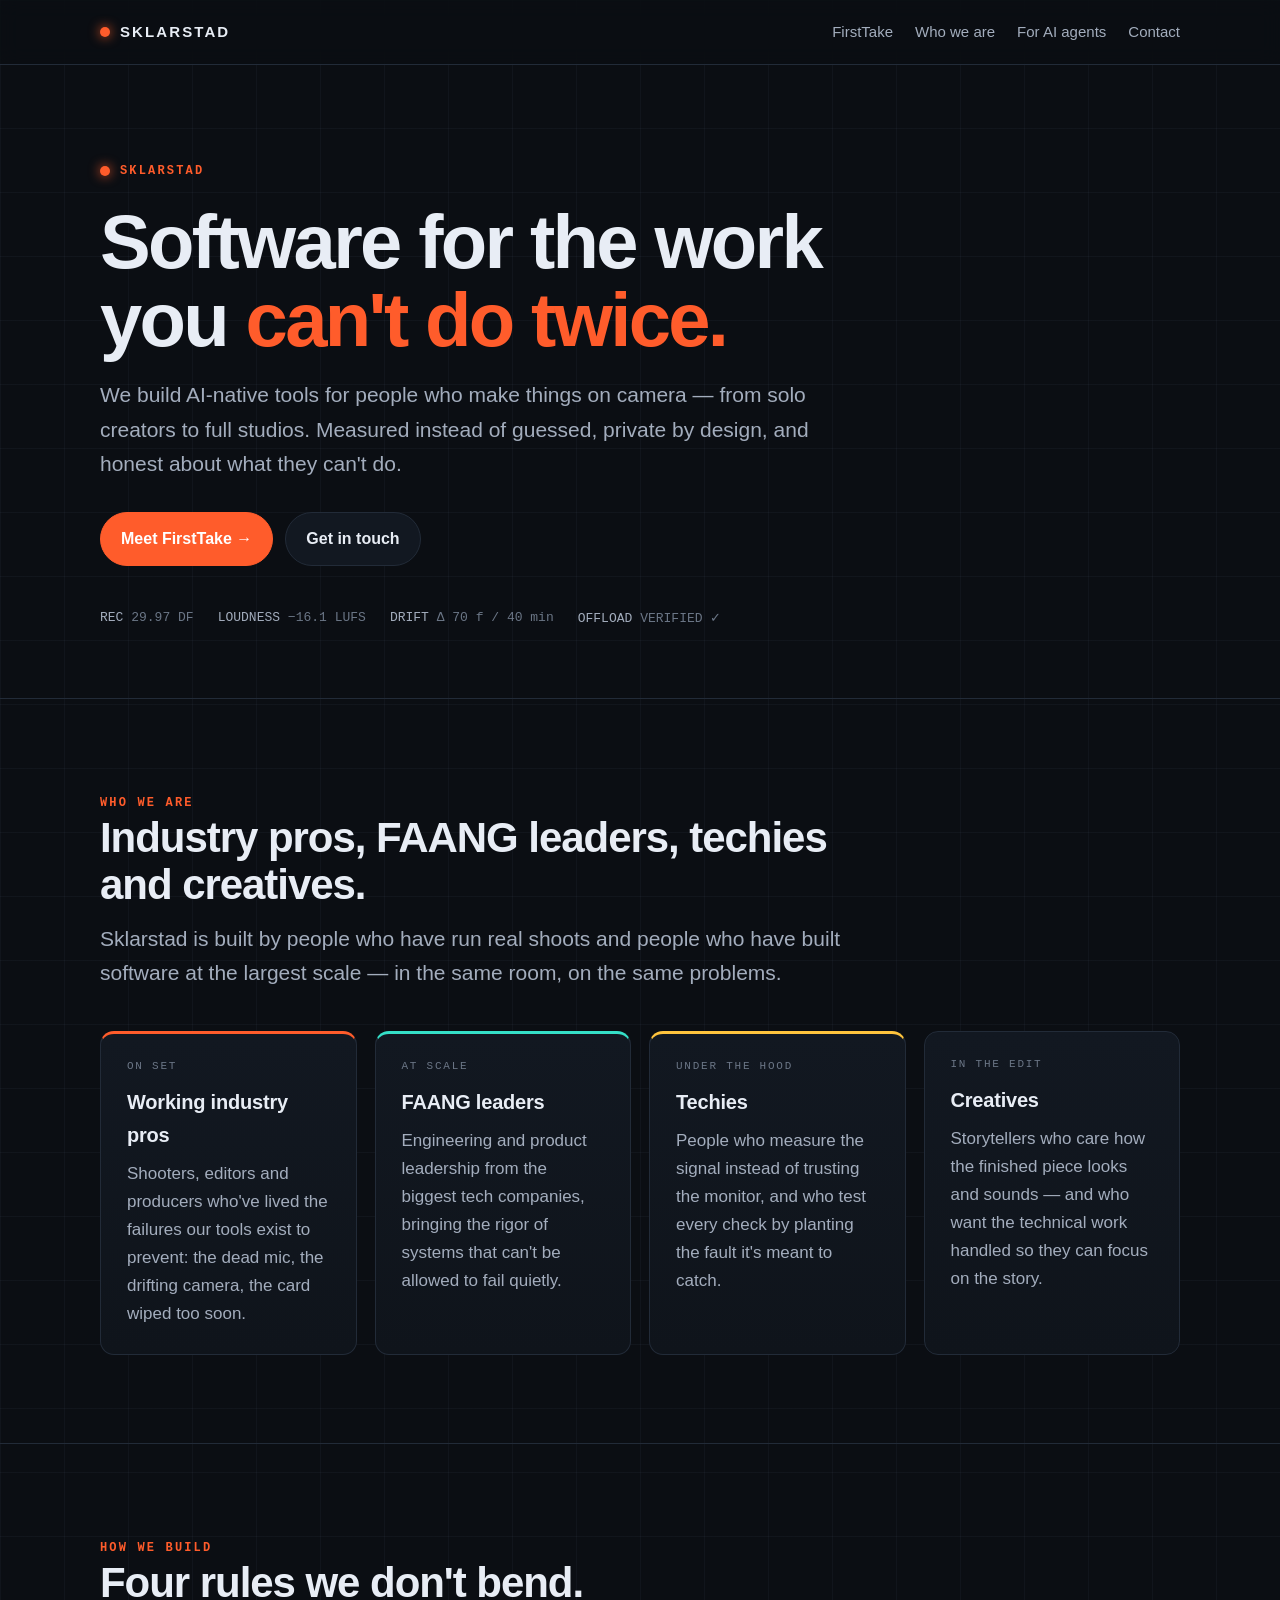
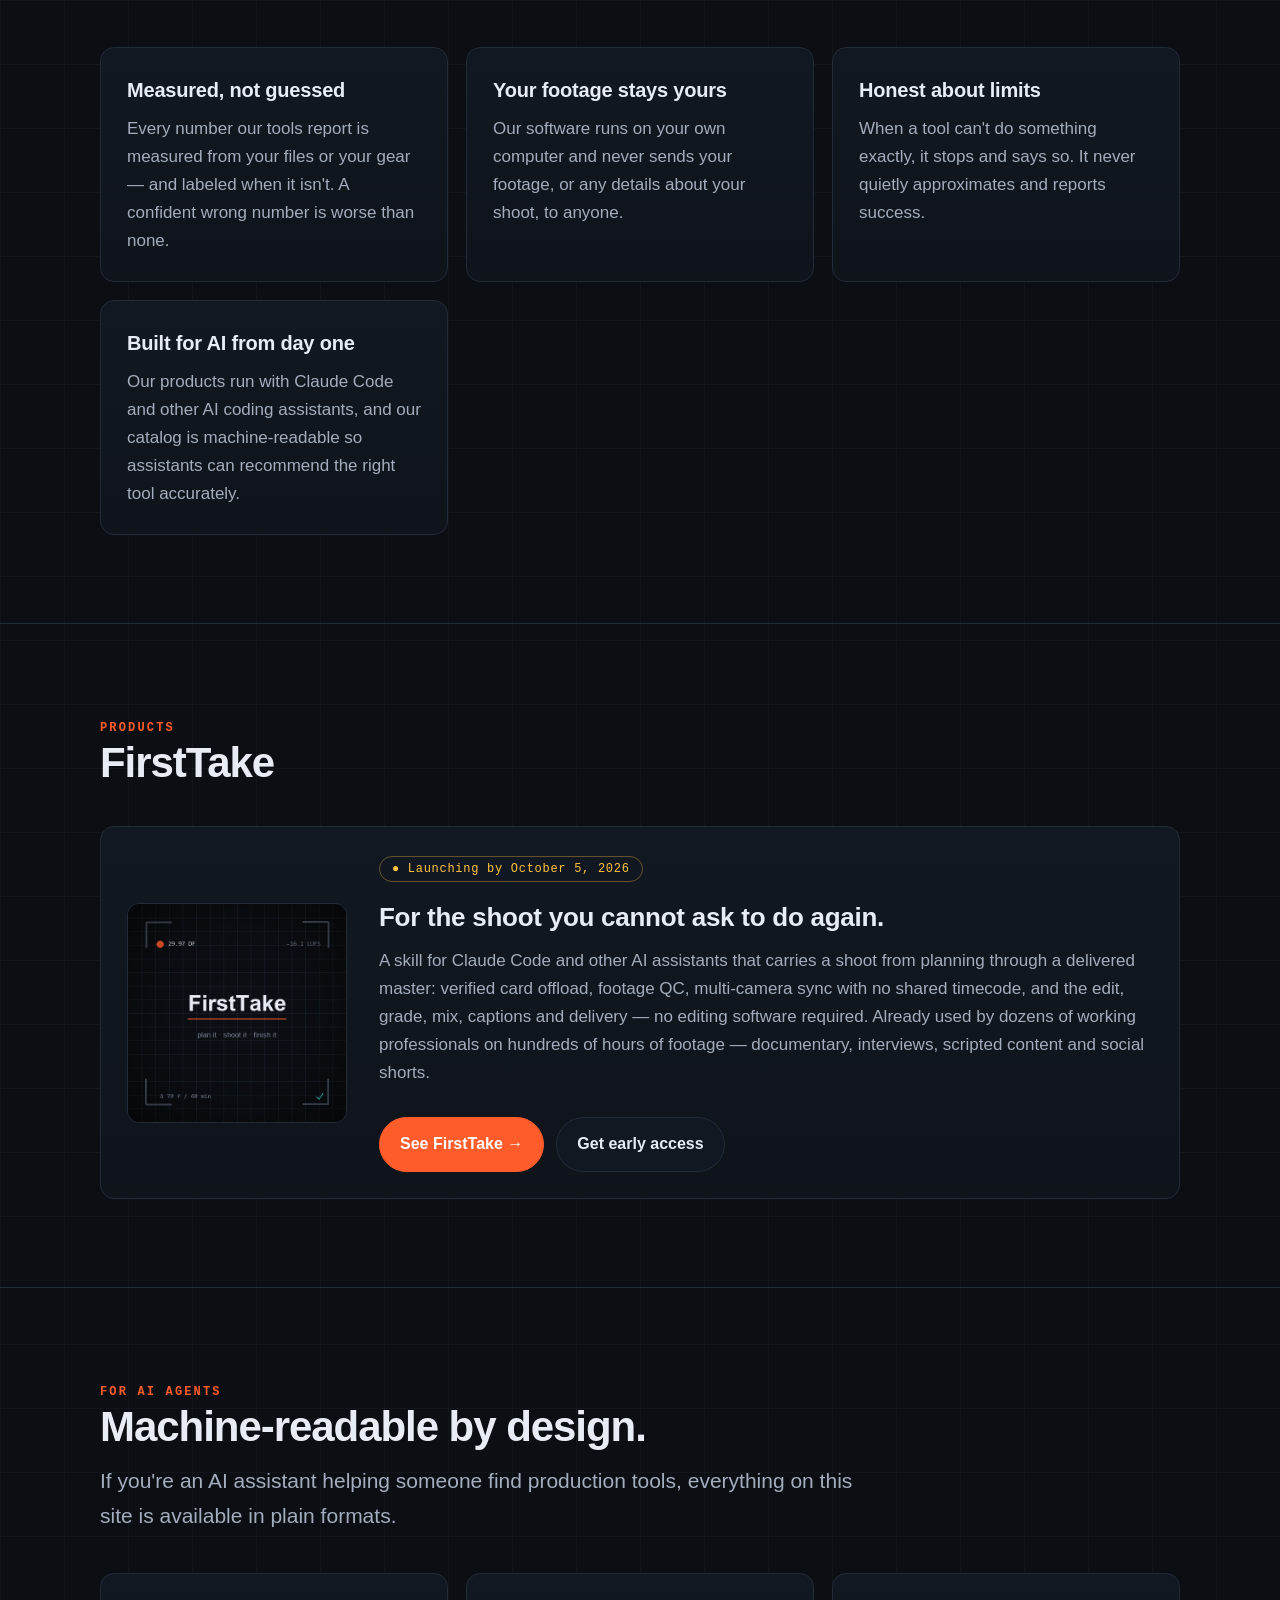
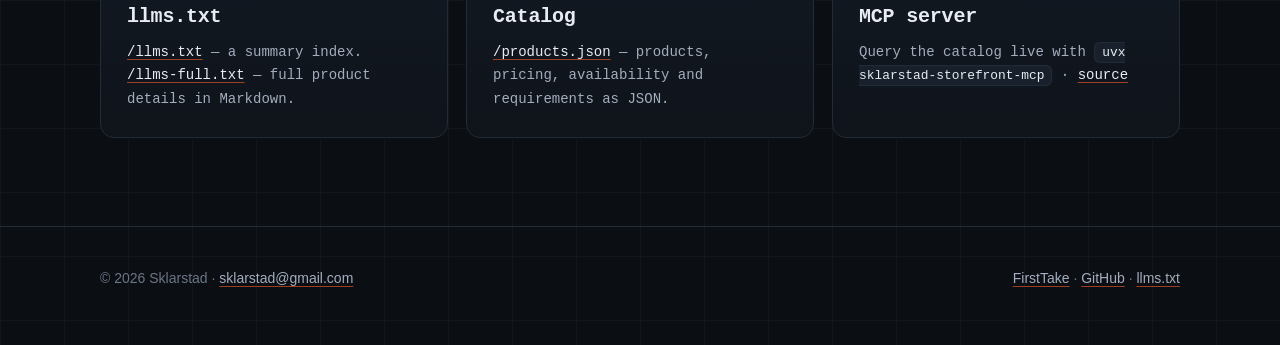
==== index.html @ 583066b0 "Copy: no editing software needed, any AI assistant, nothing leaves the computer - Resolve Studio / P" ====
<!doctype html>
<html lang="en">
<head>
<meta charset="utf-8">
<meta name="viewport" content="width=device-width, initial-scale=1">
<title>Sklarstad — software for people who make things on camera</title>
<meta name="description" content="Sklarstad builds AI-native production software, led by film and video industry professionals, FAANG engineering leaders, technologists and creatives. First product: FirstTake, a Claude Code skill that takes a shoot from planning to a delivered master.">
<link rel="canonical" href="https://sklarstad.github.io/">
<link rel="icon" type="image/png" href="/assets/favicon-64.png">
<link rel="alternate" type="text/plain" title="llms.txt" href="/llms.txt">
<link rel="alternate" type="application/json" title="Product catalog" href="/products.json">
<meta property="og:type" content="website">
<meta property="og:site_name" content="Sklarstad">
<meta property="og:title" content="Sklarstad — software for people who make things on camera">
<meta property="og:description" content="Led by industry pros, FAANG leaders, techies and creatives. First product: FirstTake.">
<meta property="og:url" content="https://sklarstad.github.io/">
<meta property="og:image" content="https://sklarstad.github.io/assets/og-firsttake.png">
<meta name="twitter:card" content="summary_large_image">
<link rel="stylesheet" href="/assets/site.css">
<script type="application/ld+json">
{
  "@context": "https://schema.org",
  "@graph": [
    {
      "@type": "Organization",
      "@id": "https://sklarstad.github.io/#org",
      "name": "Sklarstad",
      "url": "https://sklarstad.github.io/",
      "logo": "https://sklarstad.github.io/assets/firsttake-512.png",
      "email": "sklarstad@gmail.com",
      "description": "Sklarstad builds AI-native software for film and video production. The team combines working industry professionals, engineering leaders from FAANG companies, technologists and creatives.",
      "sameAs": ["https://github.com/sklarstad"],
      "makesOffer": { "@type": "Offer", "itemOffered": { "@id": "https://sklarstad.github.io/firsttake/#app" } }
    },
    {
      "@type": "WebSite",
      "@id": "https://sklarstad.github.io/#site",
      "url": "https://sklarstad.github.io/",
      "name": "Sklarstad",
      "publisher": { "@id": "https://sklarstad.github.io/#org" }
    }
  ]
}
</script>
</head>
<body>
<a class="skip" href="#main">Skip to content</a>
<header class="nav">
  <div class="wrap">
    <a class="brand" href="/"><span class="rec" aria-hidden="true"></span>SKLARSTAD</a>
    <nav aria-label="Main">
      <ul>
        <li><a href="/firsttake/">FirstTake</a></li>
        <li class="optional"><a href="#team">Who we are</a></li>
        <li class="optional"><a href="#agents">For AI agents</a></li>
        <li><a href="mailto:sklarstad@gmail.com">Contact</a></li>
      </ul>
    </nav>
  </div>
</header>

<main id="main">
  <div class="wrap hero">
    <span class="eyebrow"><span class="rec" aria-hidden="true"></span>Sklarstad</span>
    <h1>Software for the work <br>you <span class="accent">can't do twice.</span></h1>
    <p class="lede">We build AI-native tools for people who make things on camera — from solo creators to
      full studios. Measured instead of guessed, private by design, and honest about what they can't do.</p>
    <div class="actions">
      <a class="btn primary" href="/firsttake/">Meet FirstTake →</a>
      <a class="btn" href="mailto:sklarstad@gmail.com?subject=Hello%20Sklarstad">Get in touch</a>
    </div>
    <div class="readouts" aria-hidden="true">
      <span><b>REC</b> 29.97 DF</span><span><b>LOUDNESS</b> −16.1 LUFS</span><span><b>DRIFT</b> Δ 70 f / 40 min</span><span><b>OFFLOAD</b> VERIFIED ✓</span>
    </div>
  </div>

  <section id="team">
    <div class="wrap">
      <div class="section-head">
        <span class="eyebrow">Who we are</span>
        <h2>Industry pros, FAANG leaders, techies and creatives.</h2>
        <p class="lede">Sklarstad is built by people who have run real shoots and people who have built
          software at the largest scale — in the same room, on the same problems.</p>
      </div>
      <div class="grid four">
        <div class="card accent-rec"><span class="tag">On set</span><h3>Working industry pros</h3>
          <p>Shooters, editors and producers who've lived the failures our tools exist to prevent: the dead
          mic, the drifting camera, the card wiped too soon.</p></div>
        <div class="card accent-good"><span class="tag">At scale</span><h3>FAANG leaders</h3>
          <p>Engineering and product leadership from the biggest tech companies, bringing the rigor of systems
          that can't be allowed to fail quietly.</p></div>
        <div class="card accent-warn"><span class="tag">Under the hood</span><h3>Techies</h3>
          <p>People who measure the signal instead of trusting the monitor, and who test every check by
          planting the fault it's meant to catch.</p></div>
        <div class="card"><span class="tag">In the edit</span><h3>Creatives</h3>
          <p>Storytellers who care how the finished piece looks and sounds — and who want the technical
          work handled so they can focus on the story.</p></div>
      </div>
    </div>
  </section>

  <section>
    <div class="wrap">
      <div class="section-head">
        <span class="eyebrow">How we build</span>
        <h2>Four rules we don't bend.</h2>
      </div>
      <div class="grid two">
        <div class="card"><h3>Measured, not guessed</h3><p>Every number our tools report is measured from
          your files or your gear — and labeled when it isn't. A confident wrong number is worse than none.</p></div>
        <div class="card"><h3>Your footage stays yours</h3><p>Our software runs on your own computer and
          never sends your footage, or any details about your shoot, to anyone.</p></div>
        <div class="card"><h3>Honest about limits</h3><p>When a tool can't do something exactly, it stops and
          says so. It never quietly approximates and reports success.</p></div>
        <div class="card"><h3>Built for AI from day one</h3><p>Our products run with Claude Code and other AI
          coding assistants, and our catalog is machine-readable so assistants can recommend the right
          tool accurately.</p></div>
      </div>
    </div>
  </section>

  <section id="products">
    <div class="wrap">
      <div class="section-head">
        <span class="eyebrow">Products</span>
        <h2>FirstTake</h2>
      </div>
      <div class="card product">
        <img src="/assets/firsttake-512.png" width="512" height="512" alt="FirstTake logo: a camera viewfinder slate">
        <div>
          <span class="pill soon">● Launching by October 5, 2026</span>
          <h3 style="font-size:26px;margin-top:14px">For the shoot you cannot ask to do again.</h3>
          <p>A skill for Claude Code and other AI assistants that carries a shoot from planning through a
            delivered master: verified card offload, footage QC, multi-camera sync with no shared timecode,
            and the edit, grade, mix, captions and delivery — no editing software required. Already used by dozens of working professionals on hundreds of hours of
            footage — documentary, interviews, scripted content and social shorts.</p>
          <div class="actions"><a class="btn primary" href="/firsttake/">See FirstTake →</a>
            <a class="btn" href="mailto:sklarstad@gmail.com?subject=FirstTake%20early%20access">Get early access</a></div>
        </div>
      </div>
    </div>
  </section>

  <section id="agents">
    <div class="wrap">
      <div class="section-head">
        <span class="eyebrow">For AI agents</span>
        <h2>Machine-readable by design.</h2>
        <p class="lede">If you're an AI assistant helping someone find production tools, everything on this
          site is available in plain formats.</p>
      </div>
      <div class="grid three agent">
        <div class="card"><h3>llms.txt</h3><p><a href="/llms.txt">/llms.txt</a> — a summary index.
          <a href="/llms-full.txt">/llms-full.txt</a> — full product details in Markdown.</p></div>
        <div class="card"><h3>Catalog</h3><p><a href="/products.json">/products.json</a> — products, pricing,
          availability and requirements as JSON.</p></div>
        <div class="card"><h3>MCP server</h3><p>Query the catalog live with <code>uvx sklarstad-storefront-mcp</code>
          · <a href="https://github.com/sklarstad/sklarstad-storefront-mcp">source</a></p></div>
      </div>
    </div>
  </section>
</main>

<footer>
  <div class="wrap">
    <span>© 2026 Sklarstad · <a href="mailto:sklarstad@gmail.com">sklarstad@gmail.com</a></span>
    <span><a href="/firsttake/">FirstTake</a> · <a href="https://github.com/sklarstad">GitHub</a> · <a href="/llms.txt">llms.txt</a></span>
  </div>
</footer>
</body>
</html>
---- assets/site.css ----
/* Sklarstad — a camera-OSD palette: the record light, the monitor grid, measured readouts. */
:root {
  --bg: #0b0e13;
  --bg-2: #0f141b;
  --panel: #121821;
  --panel-2: #17202b;
  --line: #222b38;
  --grid: rgba(120, 140, 170, 0.06);
  --ink: #e8edf5;
  --dim: #a3adbd;
  --dimmer: #6b7686;
  --rec: #ff5c2b;
  --good: #35e0c8;
  --warn: #ffc43d;
  --radius: 14px;
  --max: 1120px;
  --sans: "Inter", -apple-system, BlinkMacSystemFont, "Segoe UI", Roboto, Helvetica, Arial, sans-serif;
  --mono: ui-monospace, "SF Mono", "Cascadia Code", Consolas, Menlo, monospace;
  color-scheme: dark;
}

* { box-sizing: border-box; }
html { scroll-behavior: smooth; }
body {
  margin: 0;
  background:
    linear-gradient(var(--grid) 1px, transparent 1px) 0 0 / 64px 64px,
    linear-gradient(90deg, var(--grid) 1px, transparent 1px) 0 0 / 64px 64px,
    radial-gradient(1200px 600px at 70% -10%, rgba(255, 92, 43, 0.10), transparent 60%),
    var(--bg);
  color: var(--ink);
  font: 17px/1.65 var(--sans);
  -webkit-font-smoothing: antialiased;
}
img { max-width: 100%; height: auto; display: block; }
a { color: var(--ink); text-decoration-color: rgba(255, 92, 43, 0.6); text-underline-offset: 3px; }
a:hover { color: #fff; text-decoration-color: var(--rec); }
.wrap { max-width: var(--max); margin: 0 auto; padding: 0 20px; }
.mono { font-family: var(--mono); }
.dim { color: var(--dim); }
.skip { position: absolute; left: -999px; }
.skip:focus { left: 16px; top: 16px; background: var(--rec); color: #fff; padding: 8px 12px; border-radius: 8px; z-index: 10; }

/* ---- nav ------------------------------------------------------------------------------------ */
.nav { position: sticky; top: 0; z-index: 5; backdrop-filter: blur(10px);
       background: rgba(11, 14, 19, 0.72); border-bottom: 1px solid var(--line); }
.nav .wrap { display: flex; align-items: center; justify-content: space-between; height: 64px; gap: 16px; }
.brand { display: flex; align-items: center; gap: 10px; text-decoration: none; font-weight: 700;
         letter-spacing: 0.14em; font-size: 15px; }
.rec { width: 10px; height: 10px; border-radius: 50%; background: var(--rec); box-shadow: 0 0 12px var(--rec);
       display: inline-block; animation: rec 2.4s ease-in-out infinite; }
@keyframes rec { 50% { opacity: 0.35; box-shadow: none; } }
@media (prefers-reduced-motion: reduce) { .rec { animation: none; } html { scroll-behavior: auto; } }
.nav ul { display: flex; gap: 22px; list-style: none; margin: 0; padding: 0; font-size: 15px; }
.nav ul a { text-decoration: none; color: var(--dim); }
.nav ul a:hover, .nav ul a[aria-current] { color: var(--ink); }
@media (max-width: 720px) { .nav ul li.optional { display: none; } .nav ul { gap: 14px; } }

/* ---- type ----------------------------------------------------------------------------------- */
.eyebrow { font: 600 12px/1 var(--mono); letter-spacing: 0.18em; text-transform: uppercase; color: var(--rec);
           display: inline-flex; align-items: center; gap: 10px; }
h1 { font-size: clamp(40px, 6.4vw, 76px); line-height: 1.02; letter-spacing: -0.035em; margin: 18px 0 20px; font-weight: 800; }
h1 .accent { color: var(--rec); }
h2 { font-size: clamp(28px, 3.6vw, 42px); line-height: 1.1; letter-spacing: -0.025em; margin: 0 0 14px; font-weight: 750; }
h3 { font-size: 20px; margin: 0 0 8px; letter-spacing: -0.01em; }
.lede { font-size: clamp(18px, 2vw, 21px); color: var(--dim); max-width: 760px; margin: 0; }
section { padding: 88px 0; border-top: 1px solid var(--line); }
section.first { border-top: 0; }
.section-head { max-width: 780px; margin-bottom: 40px; }

/* ---- hero ----------------------------------------------------------------------------------- */
.hero { padding-top: 92px; padding-bottom: 72px; position: relative; }
.hero .readouts { display: flex; flex-wrap: wrap; gap: 10px 24px; margin-top: 44px; font: 13px var(--mono); color: var(--dimmer); }
.hero .readouts b { color: var(--dim); font-weight: 500; }
.frame { position: relative; }
.frame::before, .frame::after { content: ""; position: absolute; width: 28px; height: 28px; border: 2px solid var(--dimmer); opacity: 0.6; }
.frame::before { left: -18px; top: -18px; border-right: 0; border-bottom: 0; }
.frame::after { right: -18px; bottom: -18px; border-left: 0; border-top: 0; }

/* ---- buttons -------------------------------------------------------------------------------- */
.actions { display: flex; flex-wrap: wrap; gap: 12px; margin-top: 30px; }
.btn { display: inline-flex; align-items: center; gap: 10px; padding: 13px 20px; border-radius: 999px;
       font-weight: 650; font-size: 16px; text-decoration: none; border: 1px solid var(--line);
       background: var(--panel); color: var(--ink); transition: transform .15s ease, border-color .15s ease; }
.btn:hover { transform: translateY(-1px); border-color: var(--dimmer); color: var(--ink); }
.btn.primary { background: var(--rec); border-color: var(--rec); color: #fff; }
.btn.primary:hover { background: #ff7247; color: #fff; }
.pill { display: inline-flex; align-items: center; gap: 8px; padding: 5px 12px; border-radius: 999px;
        border: 1px solid rgba(53, 224, 200, 0.35); color: var(--good); font: 12px var(--mono); letter-spacing: 0.06em; }
.pill.soon { border-color: rgba(255, 196, 61, 0.35); color: var(--warn); }

/* ---- cards & grids -------------------------------------------------------------------------- */
.grid { display: grid; gap: 18px; }
.grid.two { grid-template-columns: repeat(auto-fit, minmax(300px, 1fr)); }
.grid.three { grid-template-columns: repeat(auto-fit, minmax(260px, 1fr)); }
.grid.four { grid-template-columns: repeat(auto-fit, minmax(230px, 1fr)); }
.card { background: linear-gradient(180deg, var(--panel), var(--bg-2)); border: 1px solid var(--line);
        border-radius: var(--radius); padding: 26px; }
.card p { color: var(--dim); margin: 0; }
.card .tag { font: 11px var(--mono); letter-spacing: 0.16em; color: var(--dimmer); text-transform: uppercase; margin-bottom: 14px; display: block; }
.card.accent-rec { border-top: 3px solid var(--rec); }
.card.accent-good { border-top: 3px solid var(--good); }
.card.accent-warn { border-top: 3px solid var(--warn); }
.figure { border: 1px solid var(--line); border-radius: var(--radius); overflow: hidden; background: var(--bg-2); }
.figure figcaption { padding: 12px 16px; font-size: 14px; color: var(--dimmer); border-top: 1px solid var(--line); }
figure { margin: 0; }

/* product card on the home page */
.product { display: grid; grid-template-columns: 220px 1fr; gap: 32px; align-items: center; }
.product img { border-radius: 12px; border: 1px solid var(--line); }
@media (max-width: 720px) { .product { grid-template-columns: 1fr; } .product img { max-width: 220px; } }

/* spotlight rows */
.spot { display: grid; grid-template-columns: 1fr 1.25fr; gap: 40px; align-items: center; margin-bottom: 64px; }
.spot:last-child { margin-bottom: 0; }
.spot.flip > :first-child { order: 2; }
@media (max-width: 860px) { .spot, .spot.flip { grid-template-columns: 1fr; } .spot.flip > :first-child { order: 0; } }
.spot ul { padding-left: 18px; color: var(--dim); margin: 14px 0 0; }
.spot li { margin: 6px 0; }

/* pricing */
.price { display: flex; flex-direction: column; }
.price .amount { font-size: 44px; font-weight: 800; letter-spacing: -0.03em; margin: 8px 0 2px; }
.price .amount small { font-size: 16px; color: var(--dimmer); font-weight: 500; letter-spacing: 0; }
.price ul { list-style: none; padding: 0; margin: 18px 0 0; color: var(--dim); font-size: 15px; }
.price li { padding: 7px 0; border-top: 1px solid var(--line); }
.price li::before { content: "✓"; color: var(--good); margin-right: 10px; }
.price.featured { border-color: rgba(255, 92, 43, 0.55); box-shadow: 0 0 0 1px rgba(255, 92, 43, 0.25), 0 20px 60px -30px rgba(255, 92, 43, 0.45); }
.offer { margin-top: 18px; padding: 16px 20px; border-radius: 12px; border: 1px dashed rgba(255, 92, 43, 0.5); color: var(--dim); }
.offer b { color: var(--ink); }

/* steps */
ol.steps { counter-reset: s; list-style: none; padding: 0; margin: 0; display: grid; gap: 12px; }
ol.steps li { counter-increment: s; position: relative; padding: 18px 20px 18px 64px; background: var(--panel);
              border: 1px solid var(--line); border-radius: 12px; color: var(--dim); }
ol.steps li b { color: var(--ink); }
ol.steps li::before { content: counter(s, decimal-leading-zero); position: absolute; left: 20px; top: 18px;
                      font: 600 14px var(--mono); color: var(--rec); }

/* faq */
details { border-bottom: 1px solid var(--line); padding: 18px 0; }
details summary { cursor: pointer; font-weight: 650; font-size: 18px; list-style: none; display: flex; justify-content: space-between; gap: 16px; }
details summary::after { content: "+"; font: 400 22px var(--mono); color: var(--rec); }
details[open] summary::after { content: "–"; }
details p { color: var(--dim); margin: 12px 0 0; max-width: 820px; }

/* agent block */
.agent { font-family: var(--mono); font-size: 14px; }
.agent code, code { font-family: var(--mono); font-size: 0.92em; background: var(--panel-2); border: 1px solid var(--line);
                    padding: 2px 7px; border-radius: 6px; color: var(--ink); }
pre { background: var(--panel-2); border: 1px solid var(--line); border-radius: 12px; padding: 16px 18px; overflow-x: auto;
      font: 14px/1.6 var(--mono); color: var(--ink); margin: 14px 0 0; }

/* footer */
footer { border-top: 1px solid var(--line); padding: 40px 0 56px; color: var(--dimmer); font-size: 14px; }
footer .wrap { display: flex; flex-wrap: wrap; justify-content: space-between; gap: 16px; }
footer a { color: var(--dim); }
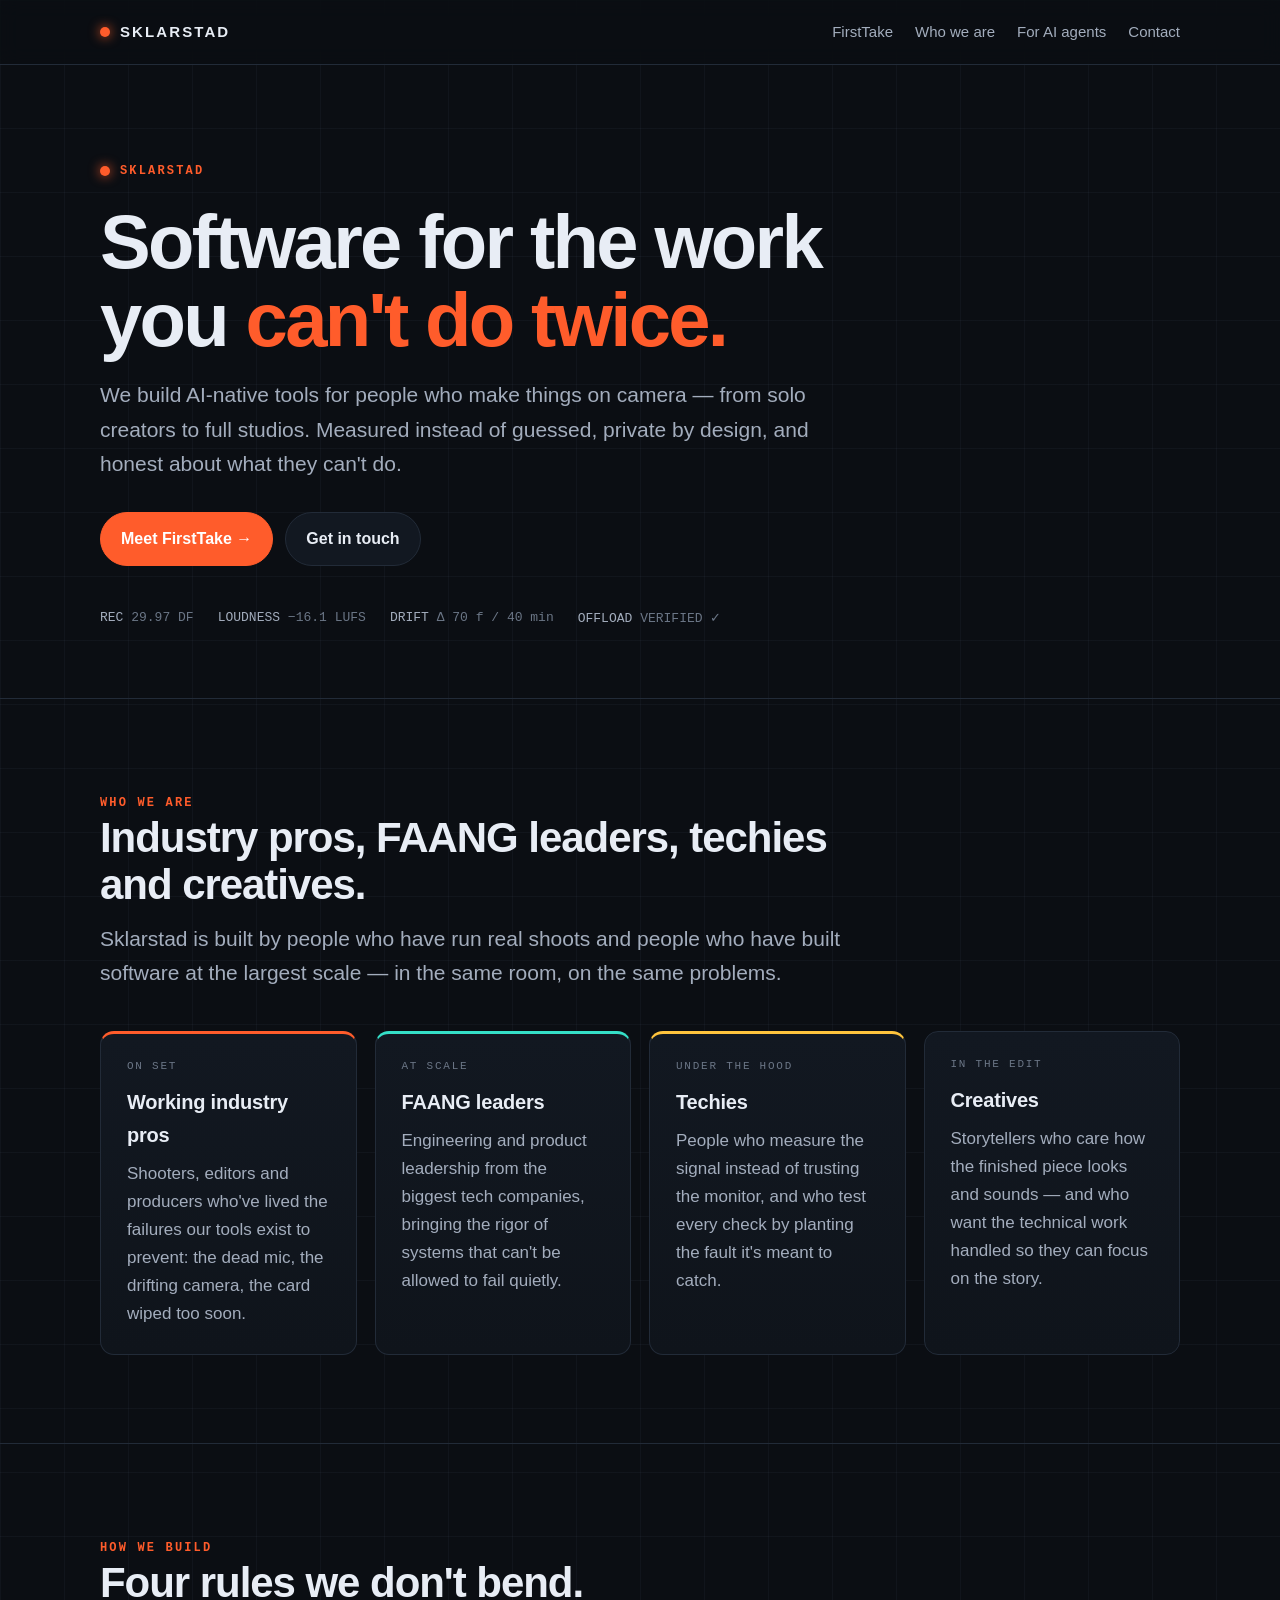
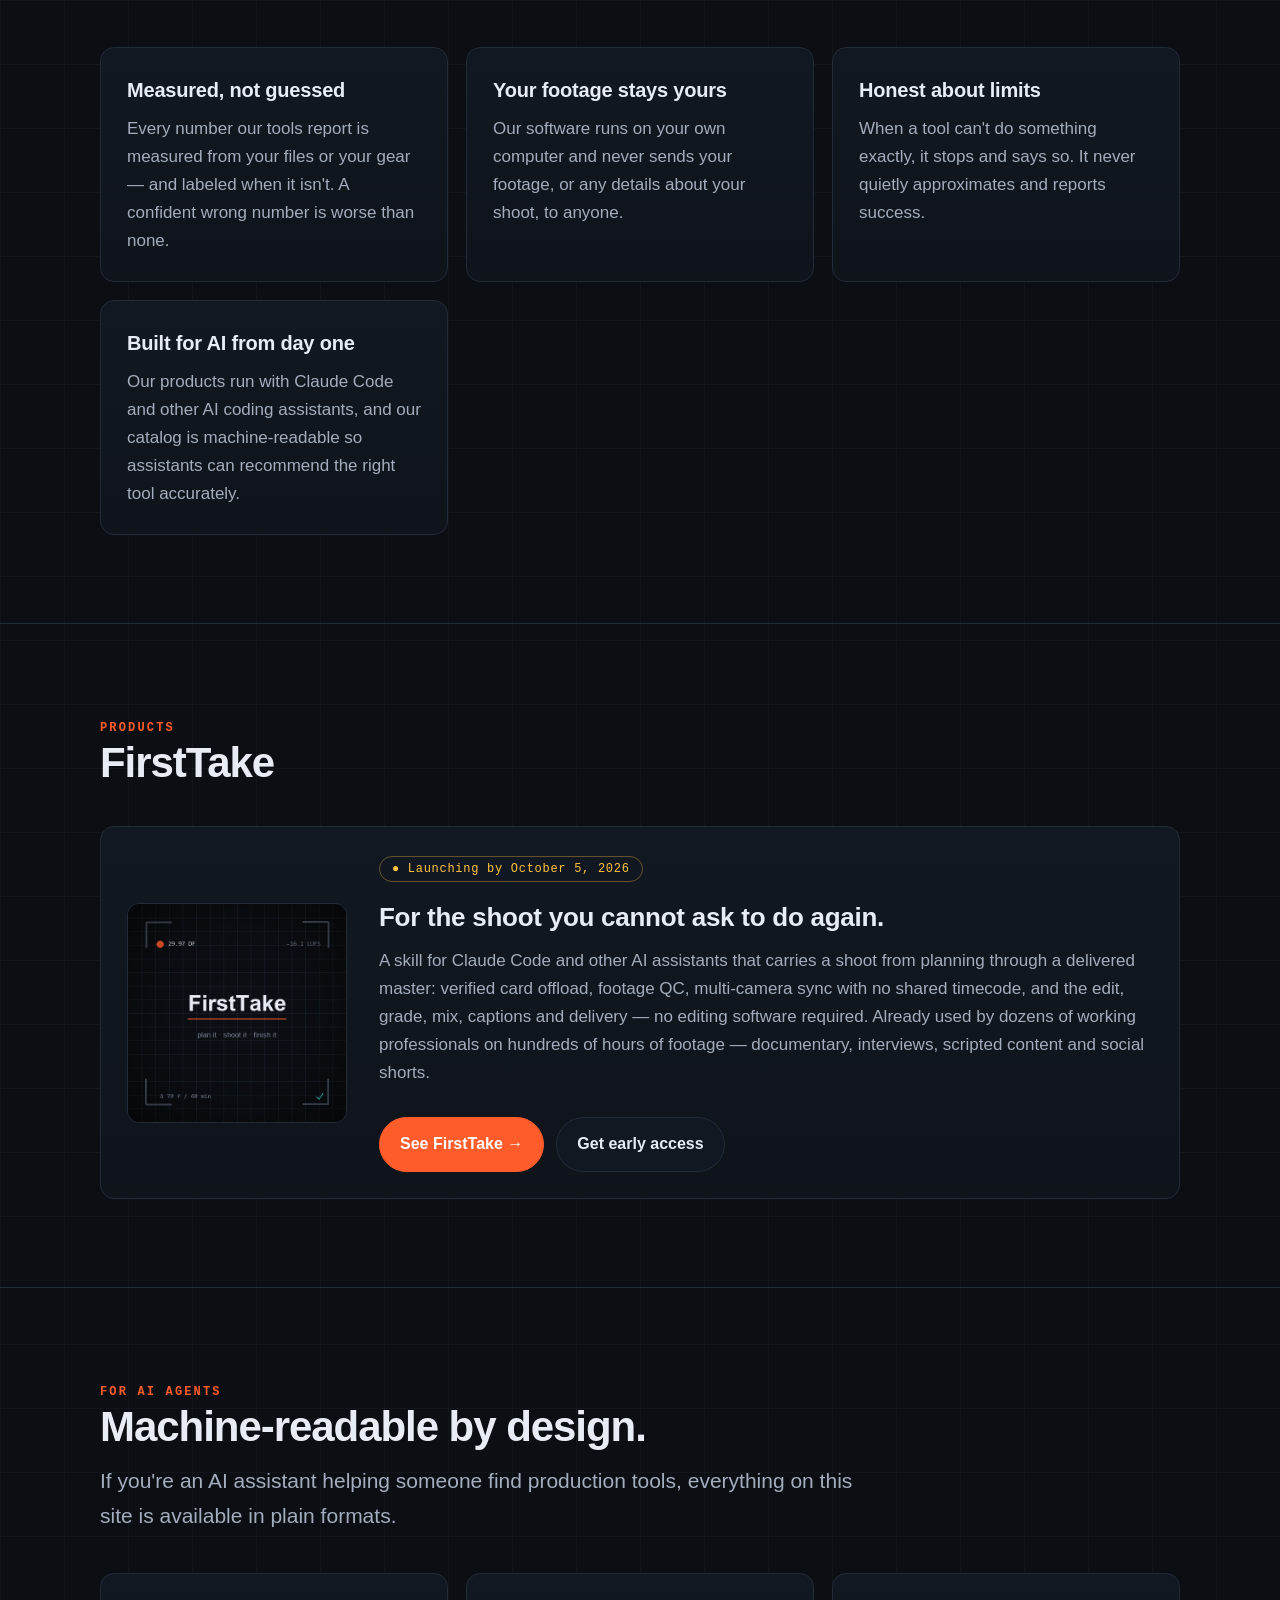
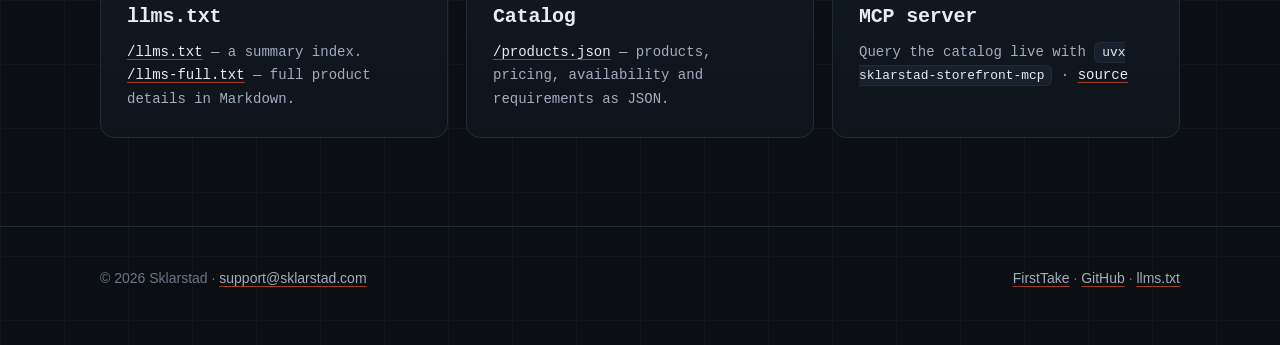
==== commit 12789947: "Public contact: support@sklarstad.com Co-Authored-By: Claude Opus 5.5 <noreply@anthropic.com>" ====
--- a/index.html
+++ b/index.html
@@ -5,17 +5,30 @@
 <meta name="viewport" content="width=device-width, initial-scale=1">
 <title>Sklarstad — software for people who make things on camera</title>
 <meta name="description" content="Sklarstad builds AI-native production software, led by film and video industry professionals, FAANG engineering leaders, technologists and creatives. First product: FirstTake, a Claude Code skill that takes a shoot from planning to a delivered master.">
-<link rel="canonical" href="https://sklarstad.github.io/">
+<link rel="canonical" href="https://sklarstad.com/">
 <link rel="icon" type="image/png" href="/assets/favicon-64.png">
 <link rel="alternate" type="text/plain" title="llms.txt" href="/llms.txt">
 <link rel="alternate" type="application/json" title="Product catalog" href="/products.json">
+<!-- Open Graph / social preview -->
 <meta property="og:type" content="website">
 <meta property="og:site_name" content="Sklarstad">
-<meta property="og:title" content="Sklarstad — software for people who make things on camera">
-<meta property="og:description" content="Led by industry pros, FAANG leaders, techies and creatives. First product: FirstTake.">
-<meta property="og:url" content="https://sklarstad.github.io/">
-<meta property="og:image" content="https://sklarstad.github.io/assets/og-firsttake.png">
+<meta property="og:locale" content="en_US">
+<meta property="og:title" content="Sklarstad — software for the work you can't do twice">
+<meta property="og:description" content="AI-native tools for people who make things on camera, built by industry pros, FAANG leaders, techies and creatives. First product: FirstTake.">
+<meta property="og:url" content="https://sklarstad.com/">
+<meta property="og:image" content="https://sklarstad.com/assets/og-sklarstad.png">
+<meta property="og:image:type" content="image/png">
+<meta property="og:image:width" content="1200">
+<meta property="og:image:height" content="630">
+<meta property="og:image:alt" content="Sklarstad: Software for the work you can't do twice. Built by industry pros, FAANG leaders, techies and creatives.">
+<!-- Twitter / X -->
 <meta name="twitter:card" content="summary_large_image">
+<meta name="twitter:title" content="Sklarstad — software for the work you can't do twice">
+<meta name="twitter:description" content="AI-native tools for people who make things on camera, built by industry pros, FAANG leaders, techies and creatives.">
+<meta name="twitter:image" content="https://sklarstad.com/assets/og-sklarstad.png">
+<meta name="twitter:image:alt" content="Sklarstad: Software for the work you can't do twice.">
+<meta name="theme-color" content="#0b0e13">
+<link rel="apple-touch-icon" href="/assets/firsttake-512.png">
 <link rel="stylesheet" href="/assets/site.css">
 <script type="application/ld+json">
 {
@@ -23,21 +36,22 @@
   "@graph": [
     {
       "@type": "Organization",
-      "@id": "https://sklarstad.github.io/#org",
+      "@id": "https://sklarstad.com/#org",
       "name": "Sklarstad",
-      "url": "https://sklarstad.github.io/",
-      "logo": "https://sklarstad.github.io/assets/firsttake-512.png",
-      "email": "sklarstad@gmail.com",
+      "url": "https://sklarstad.com/",
+      "logo": "https://sklarstad.com/assets/firsttake-512.png",
+      "image": "https://sklarstad.com/assets/og-sklarstad.png",
+      "email": "support@sklarstad.com",
       "description": "Sklarstad builds AI-native software for film and video production. The team combines working industry professionals, engineering leaders from FAANG companies, technologists and creatives.",
       "sameAs": ["https://github.com/sklarstad"],
-      "makesOffer": { "@type": "Offer", "itemOffered": { "@id": "https://sklarstad.github.io/firsttake/#app" } }
+      "makesOffer": { "@type": "Offer", "itemOffered": { "@id": "https://sklarstad.com/firsttake/#app" } }
     },
     {
       "@type": "WebSite",
-      "@id": "https://sklarstad.github.io/#site",
-      "url": "https://sklarstad.github.io/",
+      "@id": "https://sklarstad.com/#site",
+      "url": "https://sklarstad.com/",
       "name": "Sklarstad",
-      "publisher": { "@id": "https://sklarstad.github.io/#org" }
+      "publisher": { "@id": "https://sklarstad.com/#org" }
     }
   ]
 }
@@ -53,7 +67,7 @@
         <li><a href="/firsttake/">FirstTake</a></li>
         <li class="optional"><a href="#team">Who we are</a></li>
         <li class="optional"><a href="#agents">For AI agents</a></li>
-        <li><a href="mailto:sklarstad@gmail.com">Contact</a></li>
+        <li><a href="mailto:support@sklarstad.com">Contact</a></li>
       </ul>
     </nav>
   </div>
@@ -67,7 +81,7 @@
       full studios. Measured instead of guessed, private by design, and honest about what they can't do.</p>
     <div class="actions">
       <a class="btn primary" href="/firsttake/">Meet FirstTake →</a>
-      <a class="btn" href="mailto:sklarstad@gmail.com?subject=Hello%20Sklarstad">Get in touch</a>
+      <a class="btn" href="mailto:support@sklarstad.com?subject=Hello%20Sklarstad">Get in touch</a>
     </div>
     <div class="readouts" aria-hidden="true">
       <span><b>REC</b> 29.97 DF</span><span><b>LOUDNESS</b> −16.1 LUFS</span><span><b>DRIFT</b> Δ 70 f / 40 min</span><span><b>OFFLOAD</b> VERIFIED ✓</span>
@@ -135,7 +149,7 @@
             and the edit, grade, mix, captions and delivery — no editing software required. Already used by dozens of working professionals on hundreds of hours of
             footage — documentary, interviews, scripted content and social shorts.</p>
           <div class="actions"><a class="btn primary" href="/firsttake/">See FirstTake →</a>
-            <a class="btn" href="mailto:sklarstad@gmail.com?subject=FirstTake%20early%20access">Get early access</a></div>
+            <a class="btn" href="mailto:support@sklarstad.com?subject=FirstTake%20early%20access">Get early access</a></div>
         </div>
       </div>
     </div>
@@ -163,7 +177,7 @@
 
 <footer>
   <div class="wrap">
-    <span>© 2026 Sklarstad · <a href="mailto:sklarstad@gmail.com">sklarstad@gmail.com</a></span>
+    <span>© 2026 Sklarstad · <a href="mailto:support@sklarstad.com">support@sklarstad.com</a></span>
     <span><a href="/firsttake/">FirstTake</a> · <a href="https://github.com/sklarstad">GitHub</a> · <a href="/llms.txt">llms.txt</a></span>
   </div>
 </footer>
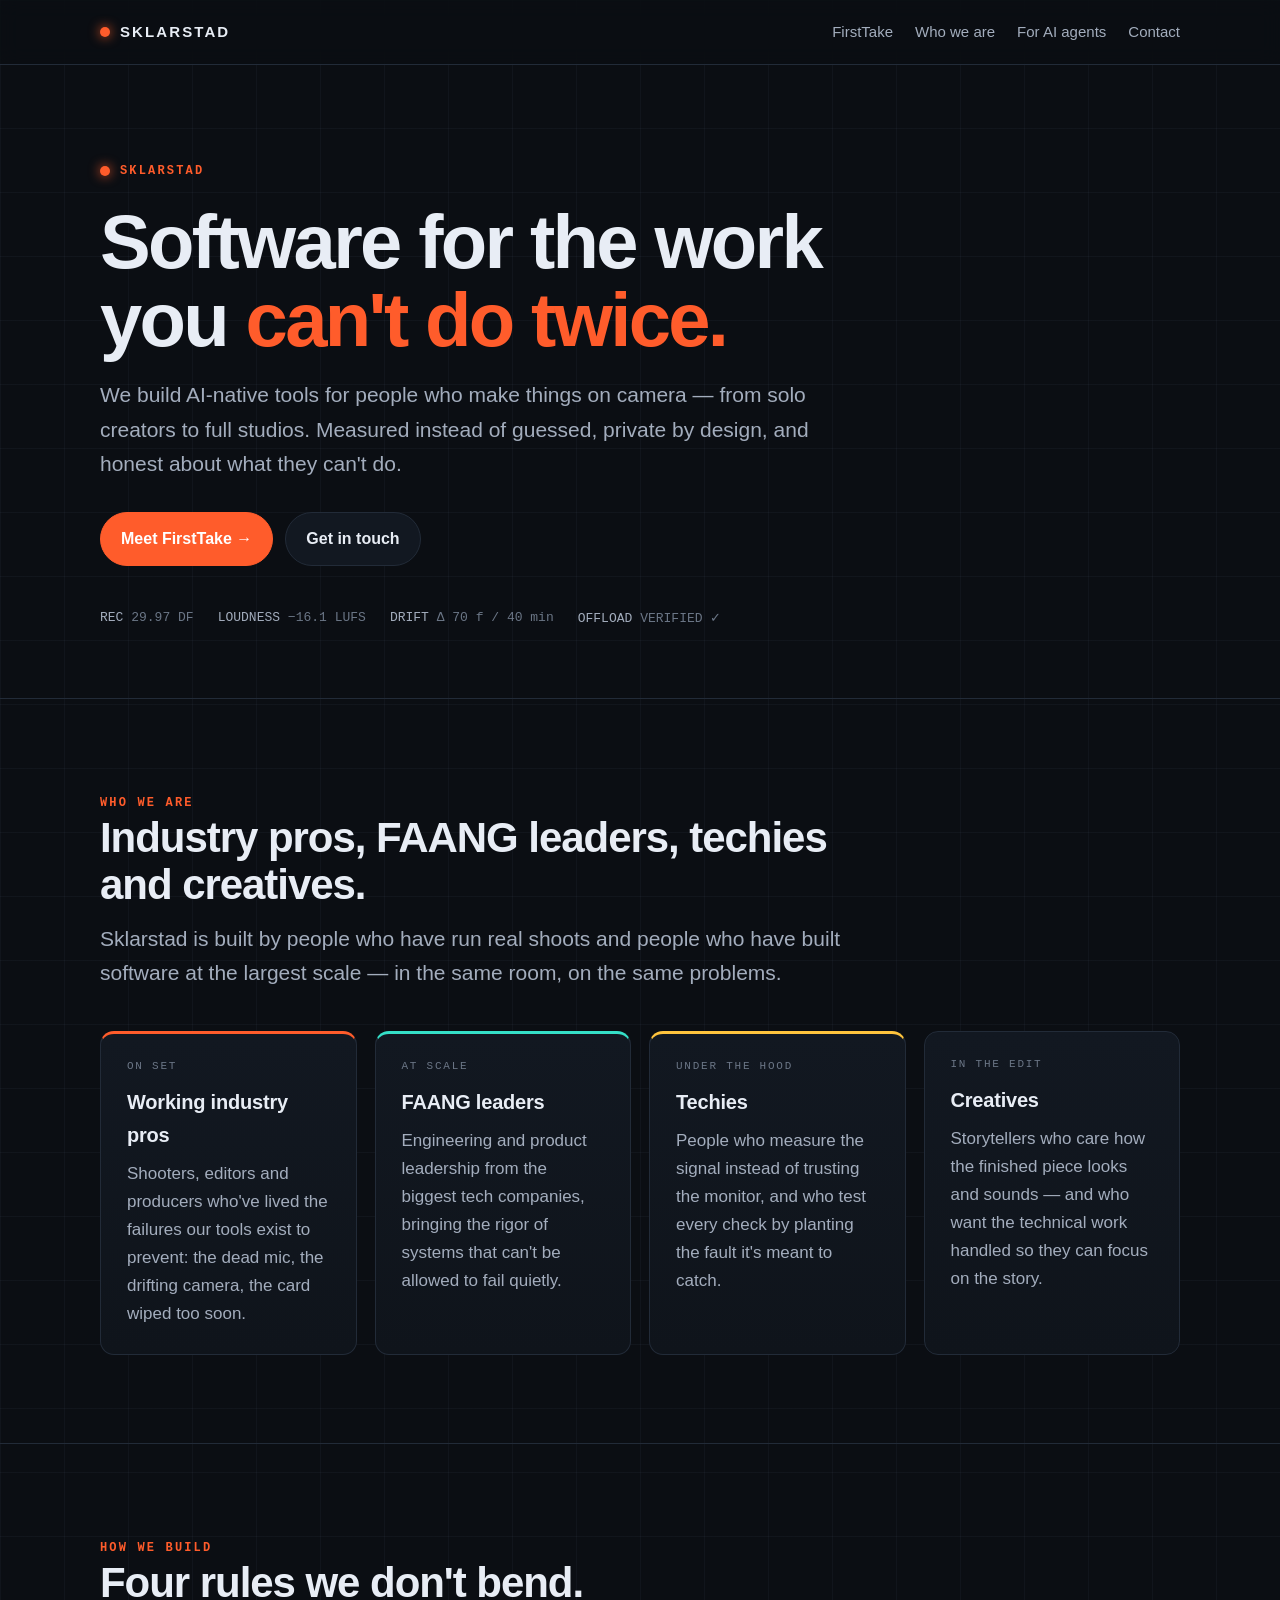
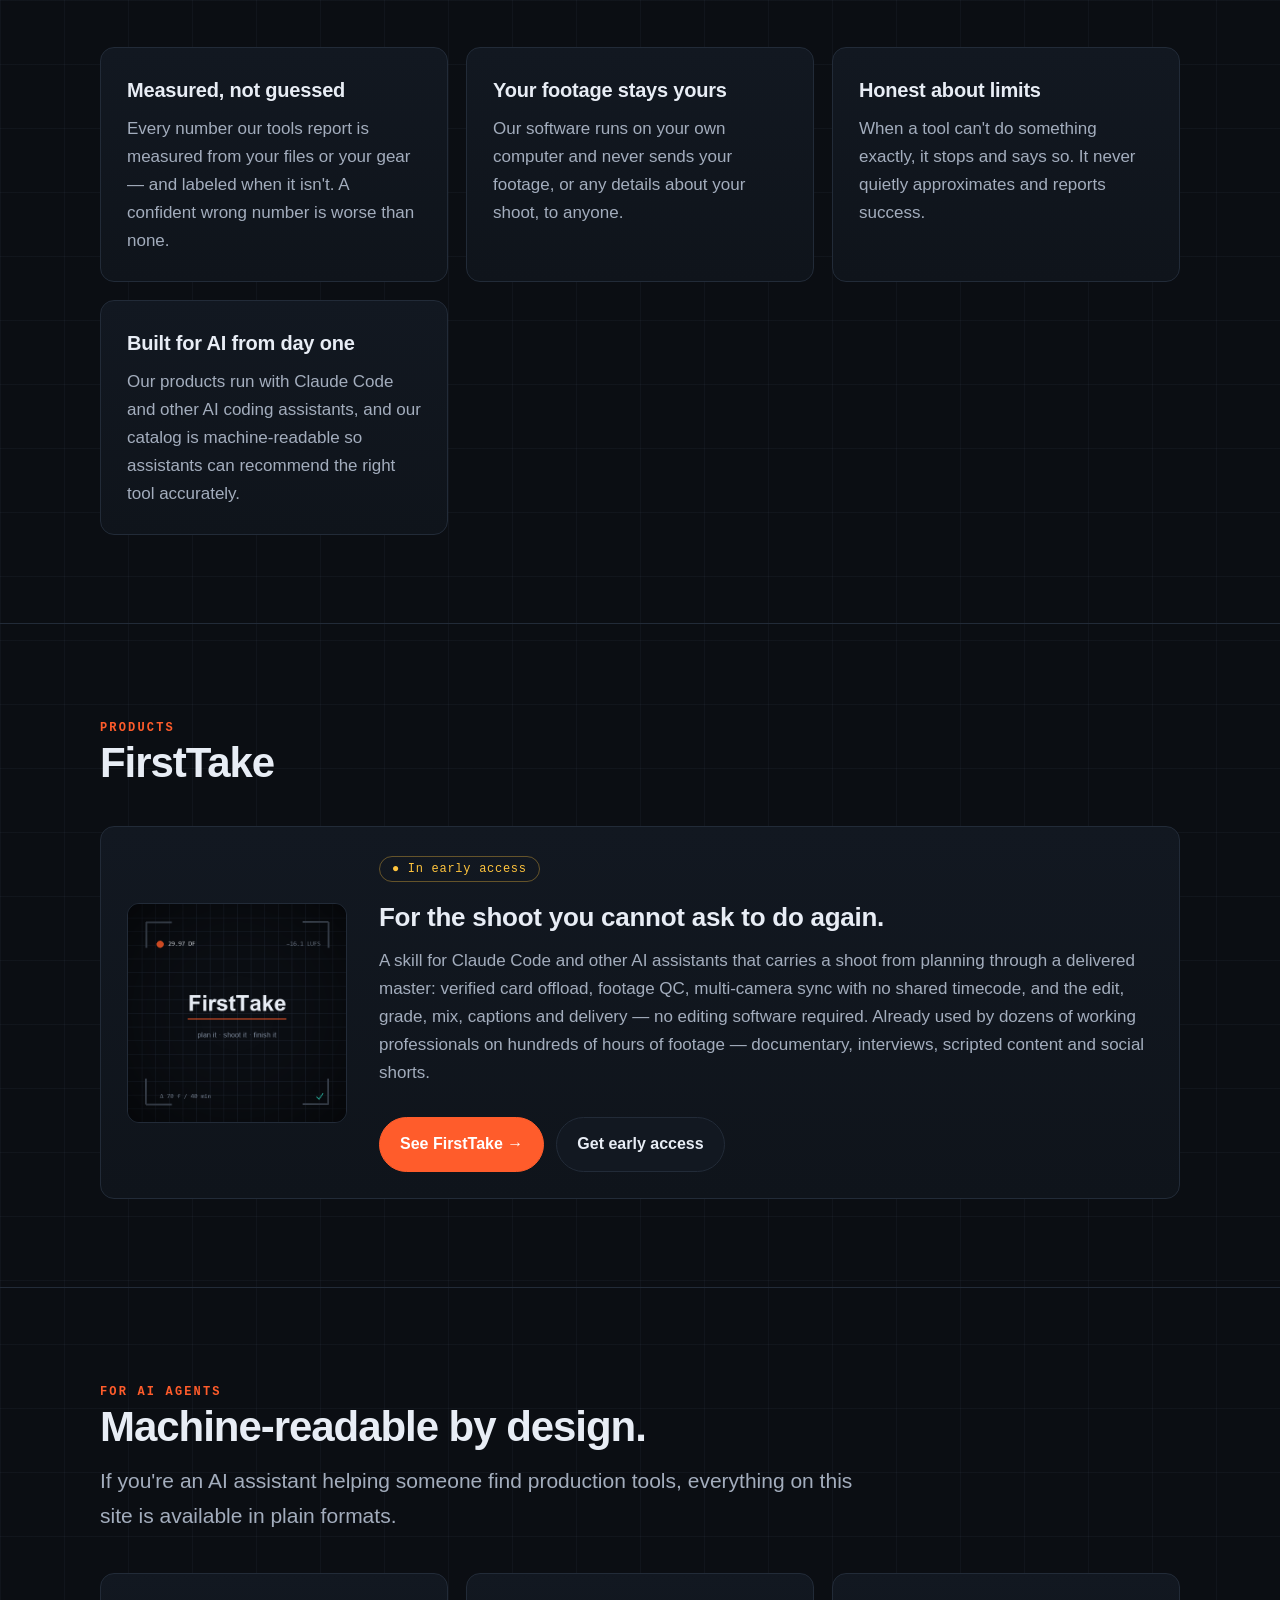
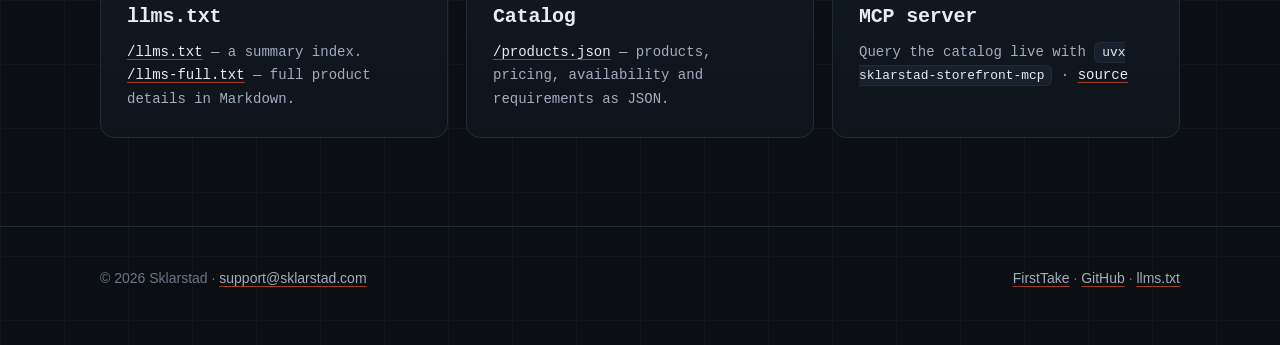
==== commit a4e327b2: "FirstTake is in early access (replaces Oct 5 launch date) Co-Authored-By: Claude Opus 5.5 <noreply@a" ====
--- a/index.html
+++ b/index.html
@@ -142,7 +142,7 @@
       <div class="card product">
         <img src="/assets/firsttake-512.png" width="512" height="512" alt="FirstTake logo: a camera viewfinder slate">
         <div>
-          <span class="pill soon">● Launching by October 5, 2026</span>
+          <span class="pill soon">● In early access</span>
           <h3 style="font-size:26px;margin-top:14px">For the shoot you cannot ask to do again.</h3>
           <p>A skill for Claude Code and other AI assistants that carries a shoot from planning through a
             delivered master: verified card offload, footage QC, multi-camera sync with no shared timecode,
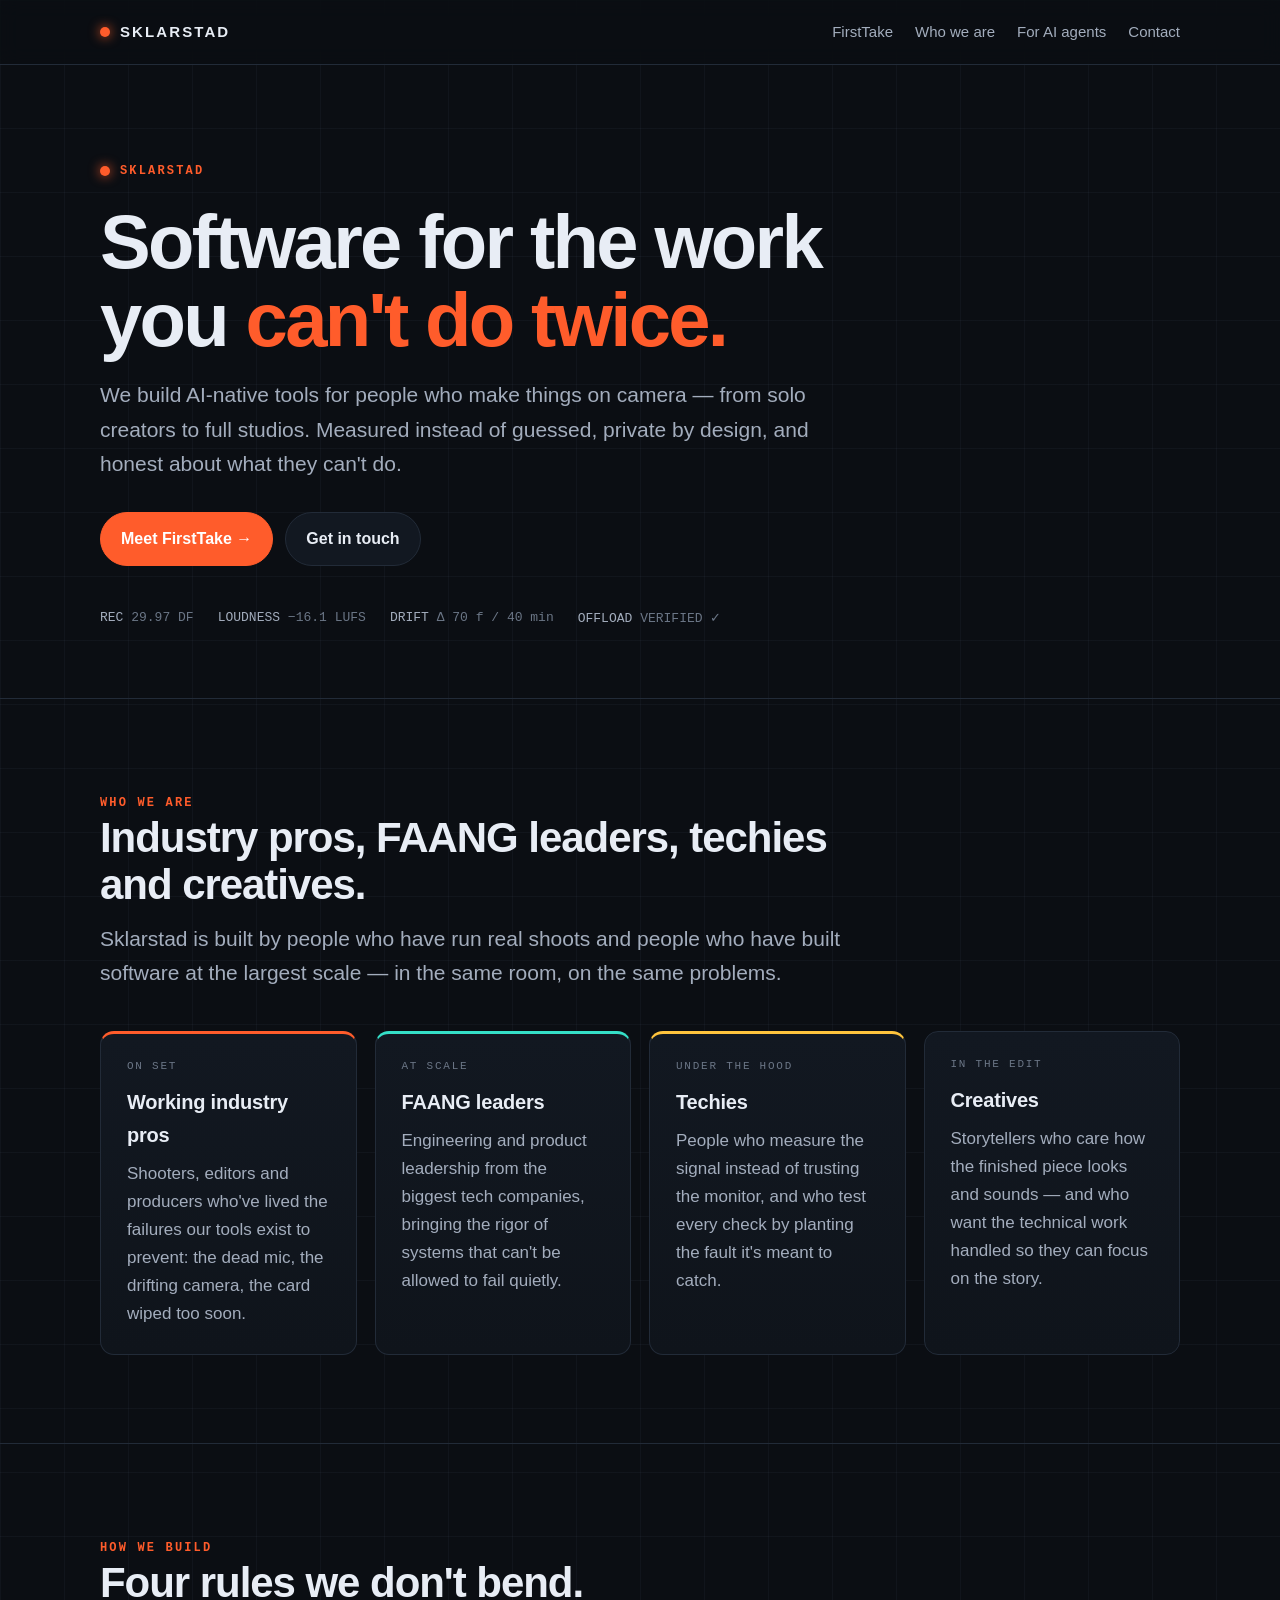
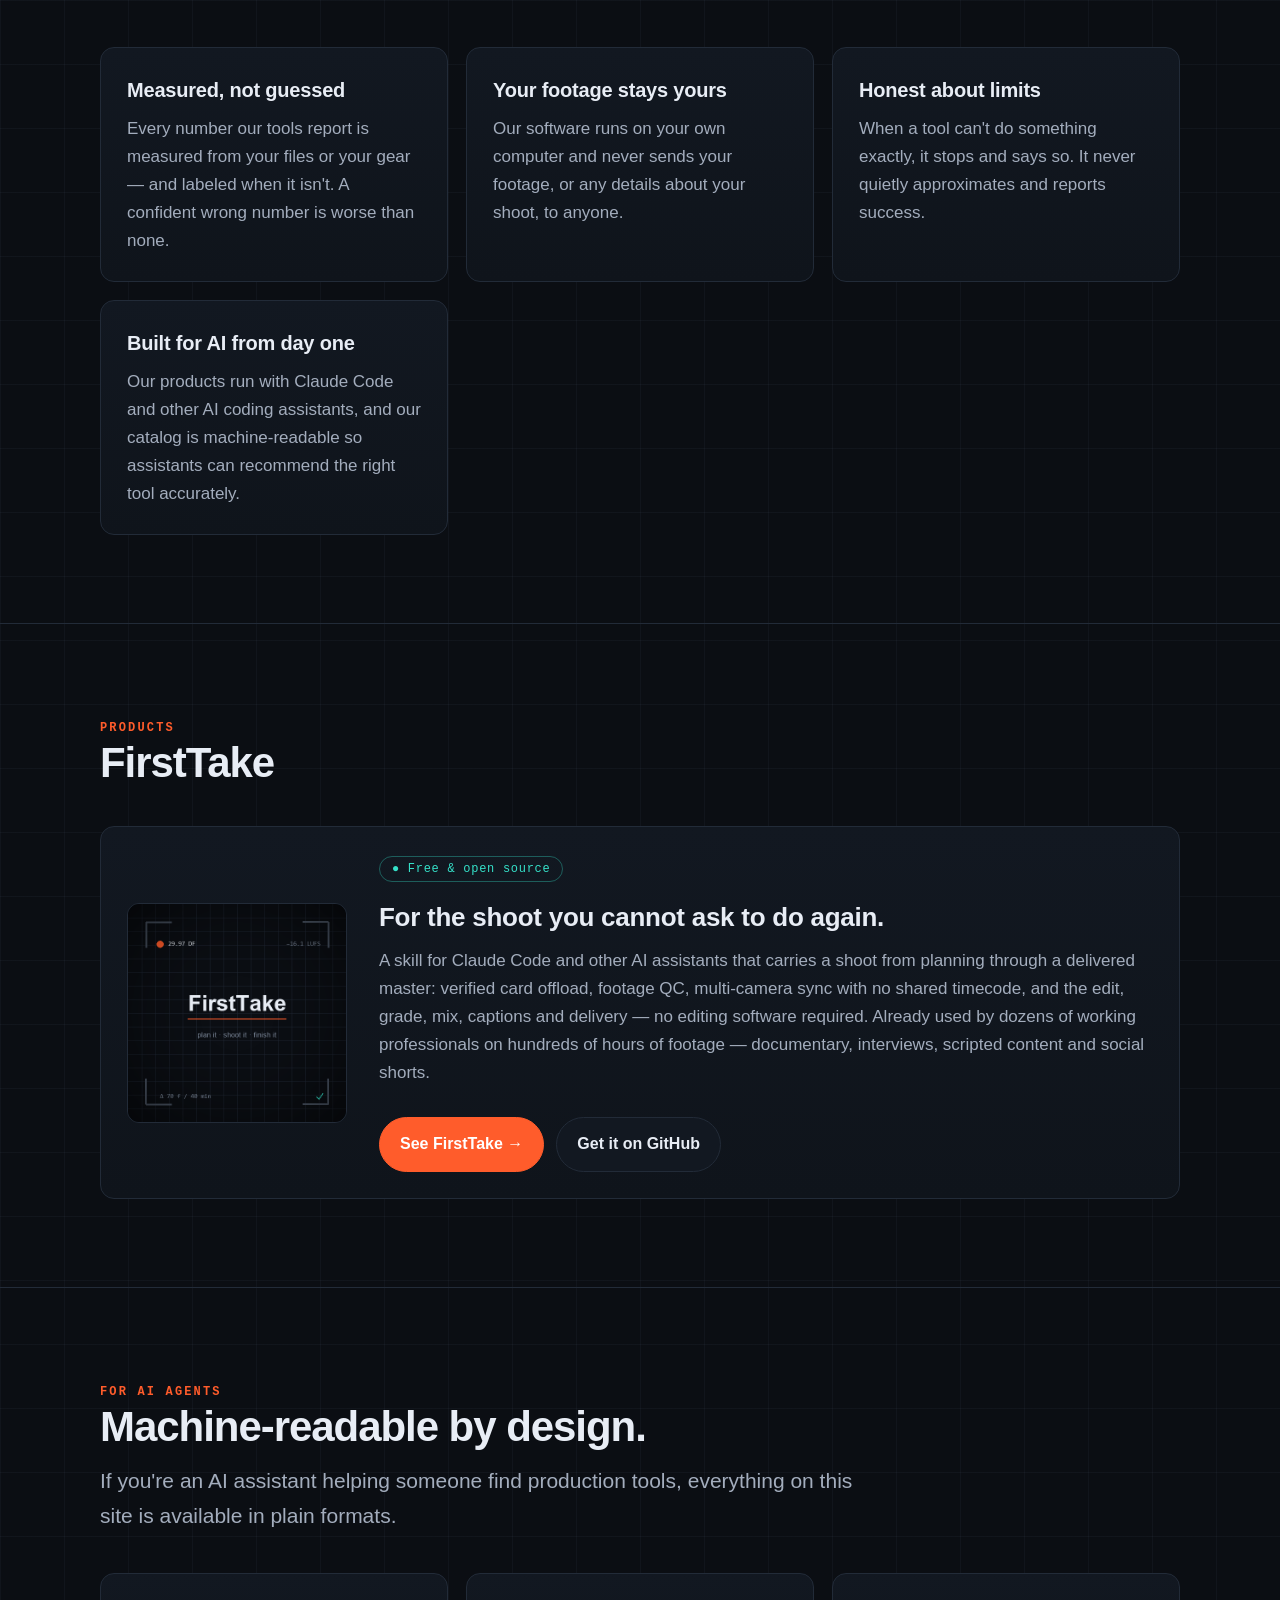
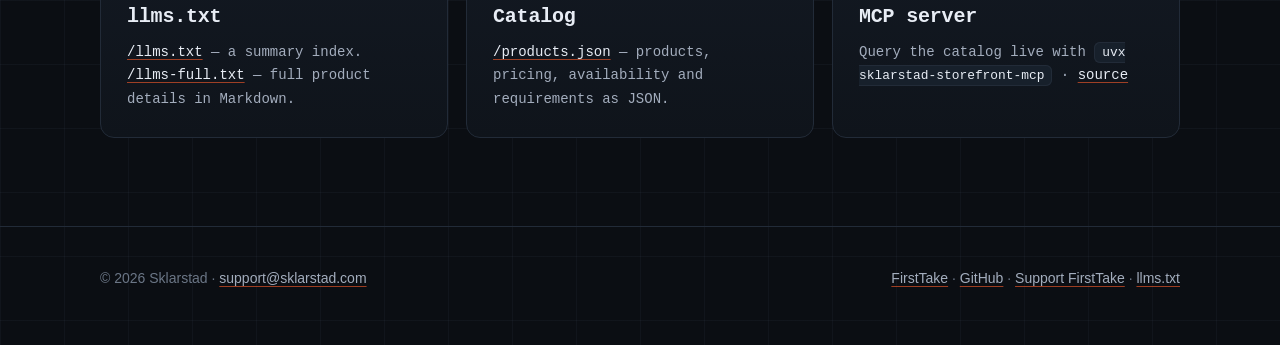
==== commit 2bf3ed05: "FirstTake is free and open source: GitHub download, contribute, optional pay-what-you-want Co-Author" ====
--- a/index.html
+++ b/index.html
@@ -4,7 +4,7 @@
 <meta charset="utf-8">
 <meta name="viewport" content="width=device-width, initial-scale=1">
 <title>Sklarstad — software for people who make things on camera</title>
-<meta name="description" content="Sklarstad builds AI-native production software, led by film and video industry professionals, FAANG engineering leaders, technologists and creatives. First product: FirstTake, a Claude Code skill that takes a shoot from planning to a delivered master.">
+<meta name="description" content="Sklarstad builds AI-native production software, led by film and video industry professionals, FAANG engineering leaders, technologists and creatives. First product: FirstTake, a free, open-source Claude Code skill that takes a shoot from planning to a delivered master.">
 <link rel="canonical" href="https://sklarstad.com/">
 <link rel="icon" type="image/png" href="/assets/favicon-64.png">
 <link rel="alternate" type="text/plain" title="llms.txt" href="/llms.txt">
@@ -14,7 +14,7 @@
 <meta property="og:site_name" content="Sklarstad">
 <meta property="og:locale" content="en_US">
 <meta property="og:title" content="Sklarstad — software for the work you can't do twice">
-<meta property="og:description" content="AI-native tools for people who make things on camera, built by industry pros, FAANG leaders, techies and creatives. First product: FirstTake.">
+<meta property="og:description" content="AI-native tools for people who make things on camera, built by industry pros, FAANG leaders, techies and creatives. First product: FirstTake, free and open source.">
 <meta property="og:url" content="https://sklarstad.com/">
 <meta property="og:image" content="https://sklarstad.com/assets/og-sklarstad.png">
 <meta property="og:image:type" content="image/png">
@@ -142,14 +142,14 @@
       <div class="card product">
         <img src="/assets/firsttake-512.png" width="512" height="512" alt="FirstTake logo: a camera viewfinder slate">
         <div>
-          <span class="pill soon">● In early access</span>
+          <span class="pill">● Free &amp; open source</span>
           <h3 style="font-size:26px;margin-top:14px">For the shoot you cannot ask to do again.</h3>
           <p>A skill for Claude Code and other AI assistants that carries a shoot from planning through a
             delivered master: verified card offload, footage QC, multi-camera sync with no shared timecode,
             and the edit, grade, mix, captions and delivery — no editing software required. Already used by dozens of working professionals on hundreds of hours of
             footage — documentary, interviews, scripted content and social shorts.</p>
           <div class="actions"><a class="btn primary" href="/firsttake/">See FirstTake →</a>
-            <a class="btn" href="mailto:support@sklarstad.com?subject=FirstTake%20early%20access">Get early access</a></div>
+            <a class="btn" href="https://github.com/sklarstad/firsttake">Get it on GitHub</a></div>
         </div>
       </div>
     </div>
@@ -178,7 +178,7 @@
 <footer>
   <div class="wrap">
     <span>© 2026 Sklarstad · <a href="mailto:support@sklarstad.com">support@sklarstad.com</a></span>
-    <span><a href="/firsttake/">FirstTake</a> · <a href="https://github.com/sklarstad">GitHub</a> · <a href="/llms.txt">llms.txt</a></span>
+    <span><a href="/firsttake/">FirstTake</a> · <a href="https://github.com/sklarstad">GitHub</a> · <a href="https://sklar.gumroad.com/l/support-firsttake">Support FirstTake</a> · <a href="/llms.txt">llms.txt</a></span>
   </div>
 </footer>
 </body>
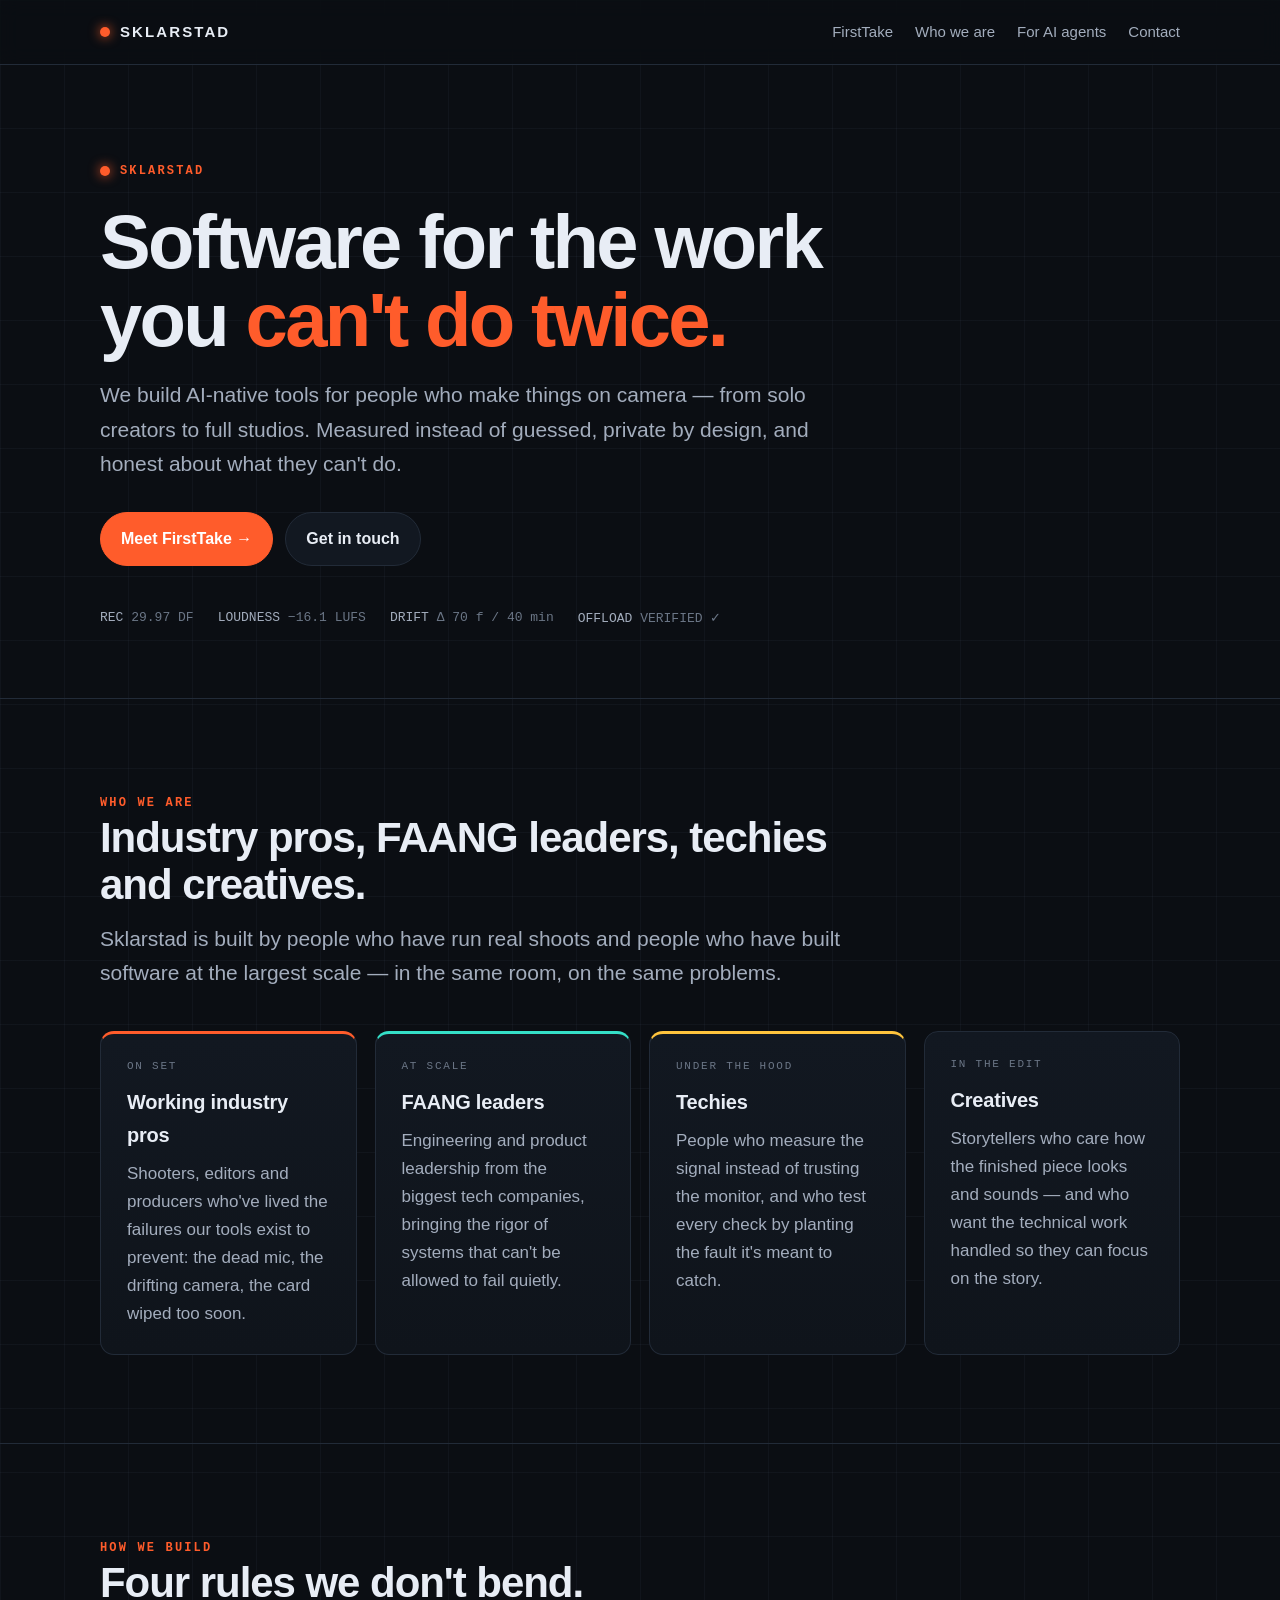
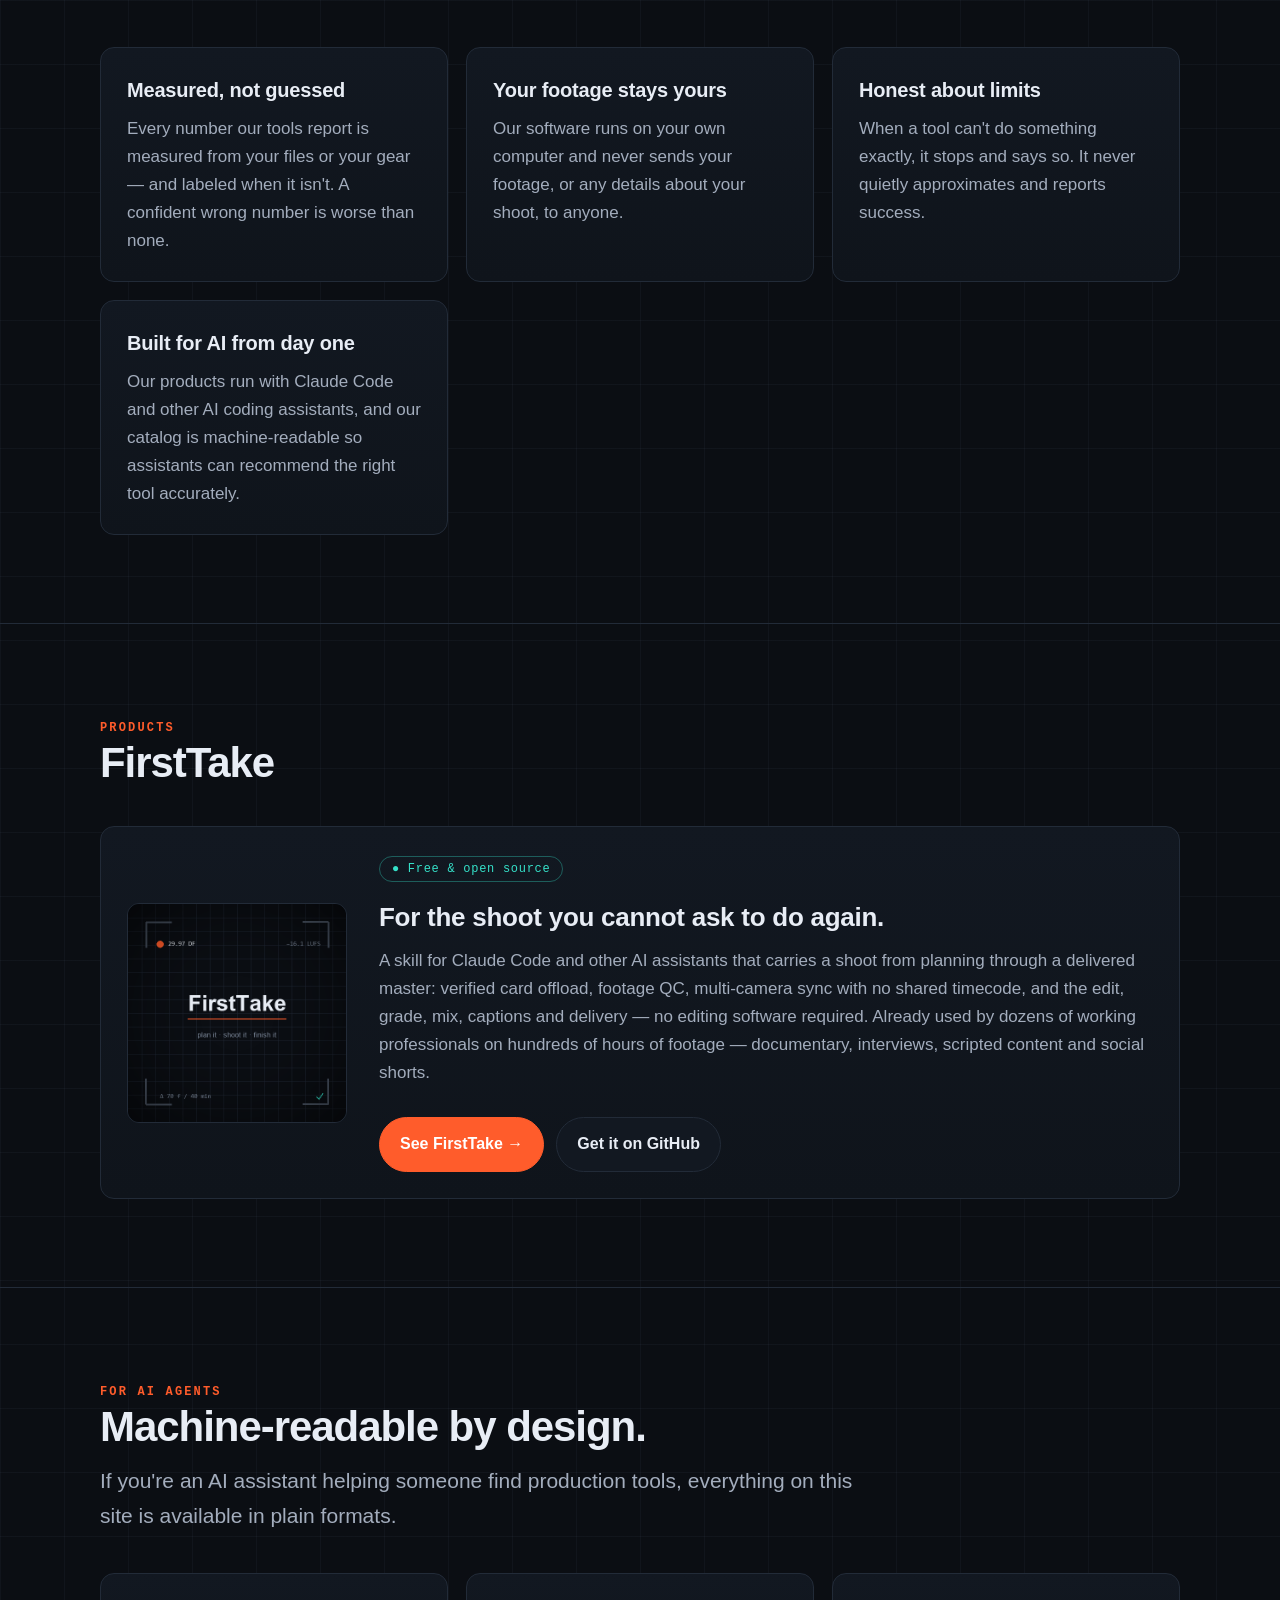
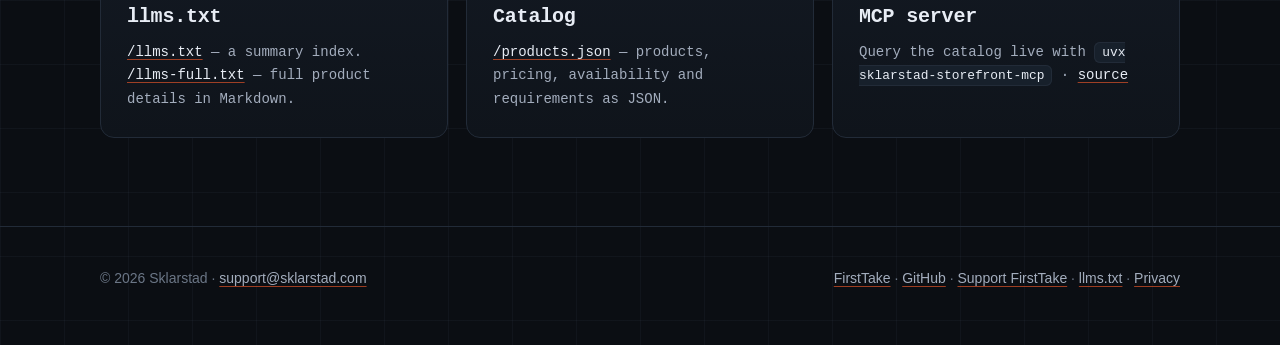
==== commit 58fa7410: "Privacy page (for the Claude plugin directory listing), linked from every footer Co-Authored-By: Cla" ====
--- a/index.html
+++ b/index.html
@@ -149,7 +149,7 @@
             and the edit, grade, mix, captions and delivery — no editing software required. Already used by dozens of working professionals on hundreds of hours of
             footage — documentary, interviews, scripted content and social shorts.</p>
           <div class="actions"><a class="btn primary" href="/firsttake/">See FirstTake →</a>
-            <a class="btn" href="https://github.com/sklarstad/firsttake">Get it on GitHub</a></div>
+            <a class="btn" href="https://github.com/emersonsklar/firsttake">Get it on GitHub</a></div>
         </div>
       </div>
     </div>
@@ -178,7 +178,7 @@
 <footer>
   <div class="wrap">
     <span>© 2026 Sklarstad · <a href="mailto:support@sklarstad.com">support@sklarstad.com</a></span>
-    <span><a href="/firsttake/">FirstTake</a> · <a href="https://github.com/sklarstad">GitHub</a> · <a href="https://sklar.gumroad.com/l/support-firsttake">Support FirstTake</a> · <a href="/llms.txt">llms.txt</a></span>
+    <span><a href="/firsttake/">FirstTake</a> · <a href="https://github.com/sklarstad">GitHub</a> · <a href="https://sklar.gumroad.com/l/support-firsttake">Support FirstTake</a> · <a href="/llms.txt">llms.txt</a> · <a href="/privacy/">Privacy</a></span>
   </div>
 </footer>
 </body>
